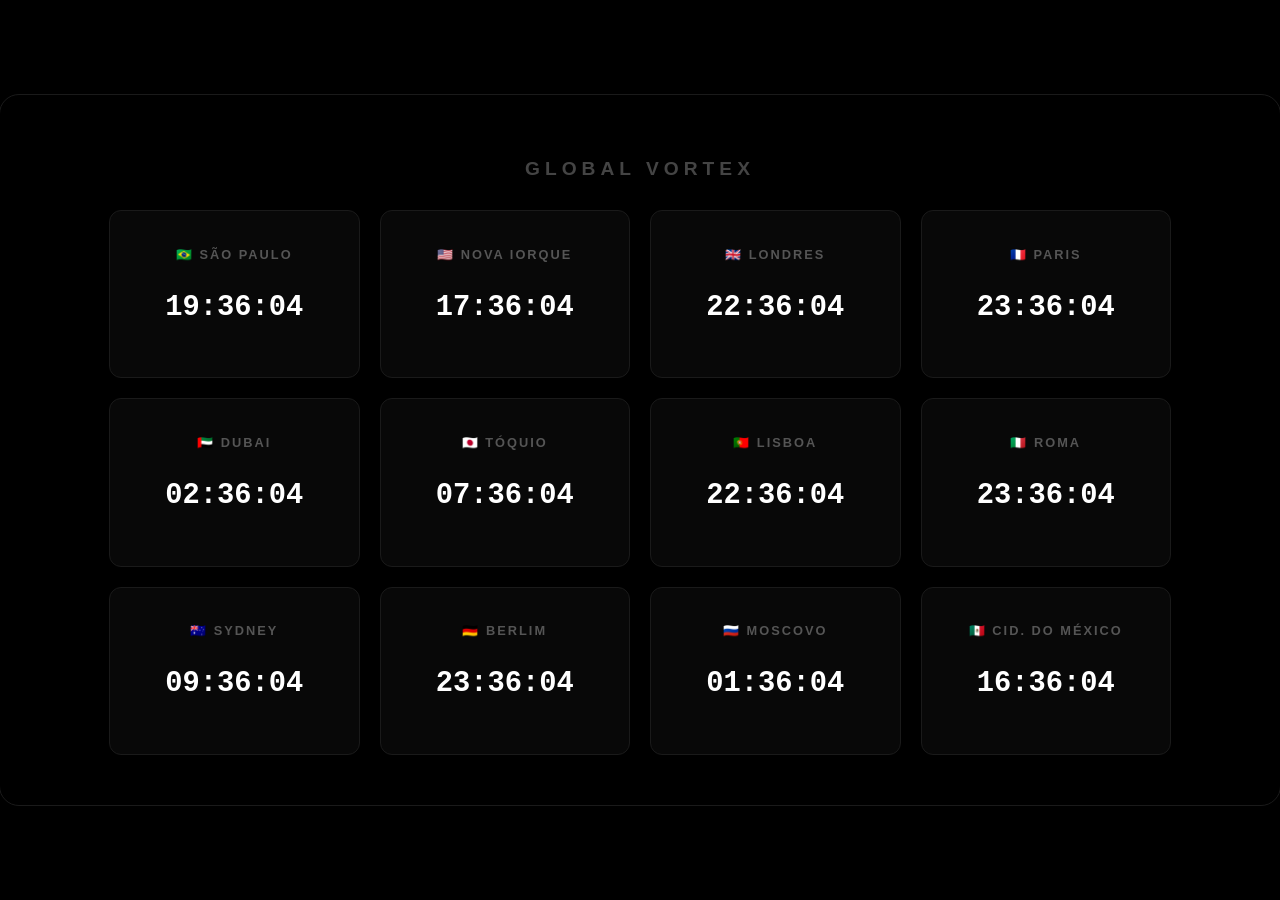
==== global.html @ 33268aec "Update global.html" ====
<!DOCTYPE html>
<html lang="pt-br">
<head>
    <meta charset="UTF-8"><title>Global Vortex | Mundo</title>
    <link rel="stylesheet" href="style-tools.css">
</head>
<body>
    <div class="tool-container">
        <h1>GLOBAL VORTEX</h1>
        <div class="world-grid" id="world-grid"></div>
    </div>
    <script>
    // Lista de cidades com Bandeira, Nome e Fuso Horário (Timezone)
    const cities = [
        { name: '🇧🇷 São Paulo', tz: 'America/Sao_Paulo' },
        { name: '🇺🇸 Nova Iorque', tz: 'America/New_York' },
        { name: '🇬🇧 Londres', tz: 'Europe/London' },
        { name: '🇫🇷 Paris', tz: 'Europe/Paris' },
        { name: '🇦🇪 Dubai', tz: 'Asia/Dubai' },
        { name: '🇯🇵 Tóquio', tz: 'Asia/Tokyo' },
        { name: '🇵🇹 Lisboa', tz: 'Europe/Lisbon' },
        { name: '🇮🇹 Roma', tz: 'Europe/Rome' },
        { name: '🇦🇺 Sydney', tz: 'Australia/Sydney' },
        { name: '🇩🇪 Berlim', tz: 'Europe/Berlin' },
        { name: '🇷🇺 Moscovo', tz: 'Europe/Moscow' },
        { name: '🇲🇽 Cid. do México', tz: 'America/Mexico_City' }
    ];

    function updateWorld() {
        const grid = document.getElementById('world-grid');
        
        // Gera os cartões de cada cidade automaticamente
        grid.innerHTML = cities.map(c => {
            const time = new Date().toLocaleTimeString('pt-BR', { 
                timeZone: c.tz,
                hour: '2-digit',
                minute: '2-digit',
                second: '2-digit'
            });
            
            return `
                <div class="city-card">
                    <h2>${c.name}</h2>
                    <p>${time}</p>
                </div>`;
        }).join('');
    }

    // Atualiza a cada 1 segundo
    setInterval(updateWorld, 1000);
    // Chama uma vez ao carregar para não esperar 1 segundo
    updateWorld();
</script>


</body>
</html>
---- style-tools.css ----
body {
    background: #000; color: #fff; font-family: sans-serif;
    display: flex; justify-content: center; align-items: center;
    height: 100vh; margin: 0; text-align: center;
}
.tool-container { border: 1px solid #1a1a1a; padding: 50px; border-radius: 20px; }
h1 { letter-spacing: 5px; color: #444; font-size: 1.2rem; margin-bottom: 30px; }
.big-timer { font-size: 5rem; font-weight: bold; margin-bottom: 20px; font-variant-numeric: tabular-nums; }
button { 
    background: transparent; border: 1px solid #00ff41; color: #00ff41; 
    padding: 10px 20px; cursor: pointer; margin: 5px; font-weight: bold;
}
button:hover { background: #00ff41; color: #000; }
.world-grid {
    display: grid;
    /* Cria colunas de no mínimo 200px que se ajustam sozinhas */
    grid-template-columns: repeat(auto-fit, minmax(220px, 1fr)); 
    gap: 20px;
    width: 90%;
    max-width: 1200px;
    margin: 0 auto;
}

.city-card {
    background: #080808;
    padding: 25px;
    border-radius: 12px;
    border: 1px solid #1a1a1a;
    transition: transform 0.3s, border-color 0.3s;
}

.city-card:hover {
    border-color: #00ff41;
    transform: translateY(-5px);
}

.city-card h2 {
    font-size: 0.8rem;
    color: #555;
    text-transform: uppercase;
    letter-spacing: 2px;
    margin-bottom: 10px;
}

.city-card p {
    font-size: 1.8rem;
    font-weight: 800;
    color: #fff;
    font-family: 'Courier New', Courier, monospace; /* Estilo digital */
}
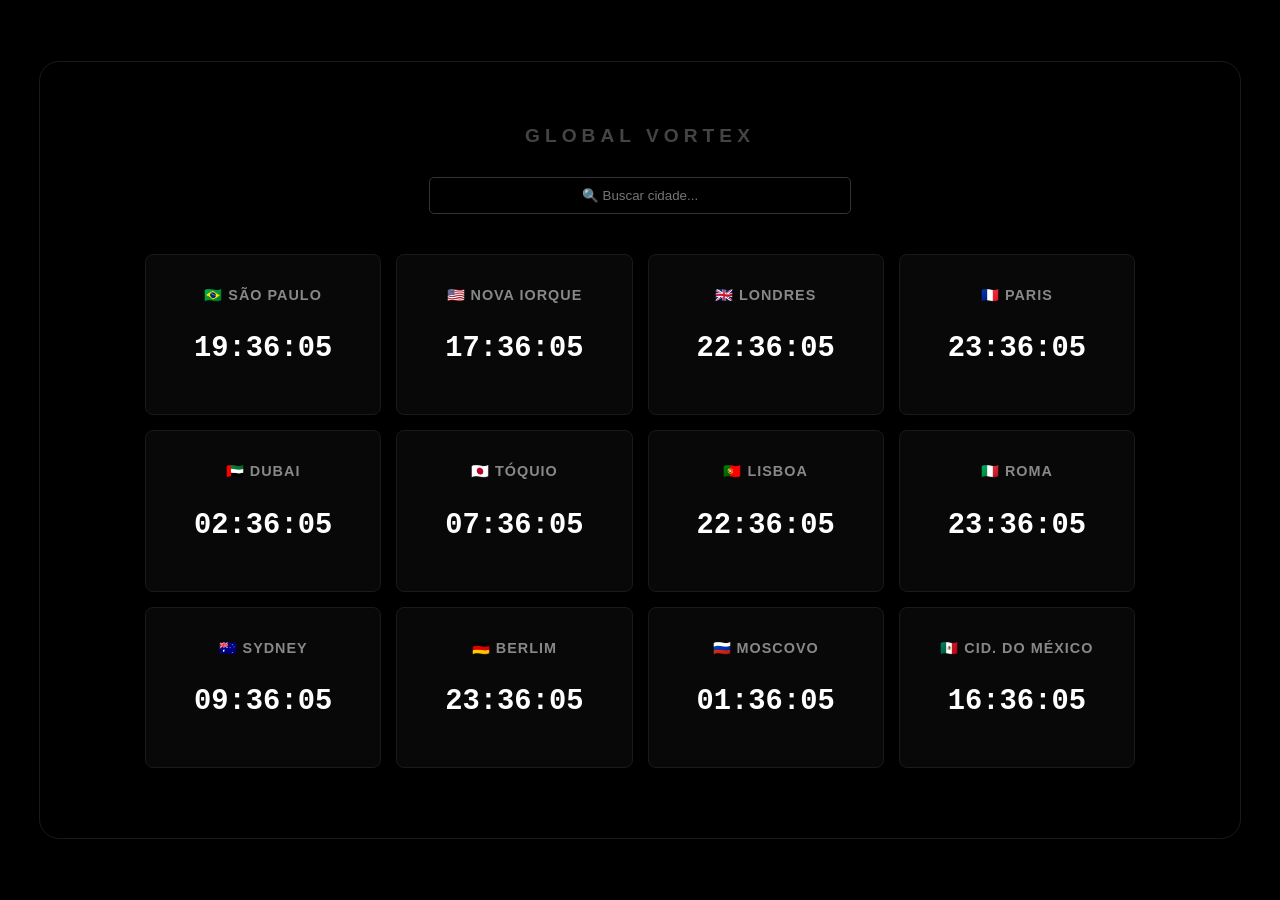
==== commit 4e7c7a86: "Update global.html" ====
--- a/global.html
+++ b/global.html
@@ -1,16 +1,71 @@
 <!DOCTYPE html>
 <html lang="pt-br">
 <head>
-    <meta charset="UTF-8"><title>Global Vortex | Mundo</title>
+    <meta charset="UTF-8">
+    <title>Global Vortex | Mundo</title>
     <link rel="stylesheet" href="style-tools.css">
+    <style>
+        /* CSS para deixar responsivo e bonito */
+        .world-grid {
+            display: grid;
+            grid-template-columns: repeat(auto-fit, minmax(200px, 1fr));
+            gap: 15px;
+            padding: 20px;
+            max-width: 1200px;
+            margin: 0 auto;
+        }
+
+        .city-card {
+            background: rgba(255, 255, 255, 0.03);
+            border: 1px solid #1a1a1a;
+            padding: 20px;
+            text-align: center;
+            border-radius: 8px;
+            transition: 0.3s;
+        }
+
+        .city-card:hover {
+            border-color: #00ff41;
+            box-shadow: 0 0 15px rgba(0, 255, 65, 0.1);
+        }
+
+        .city-card h2 {
+            font-size: 0.9rem;
+            color: #888;
+            margin-bottom: 10px;
+            letter-spacing: 1px;
+        }
+
+        .city-time {
+            font-size: 1.5rem;
+            font-family: monospace;
+            color: #00ff41;
+        }
+
+        #search-city {
+            background: #000;
+            border: 1px solid #333;
+            color: #fff;
+            padding: 10px;
+            width: 100%;
+            max-width: 400px;
+            margin: 20px auto;
+            display: block;
+            border-radius: 5px;
+            text-align: center;
+        }
+    </style>
 </head>
 <body>
     <div class="tool-container">
         <h1>GLOBAL VORTEX</h1>
+        
+        <input type="text" id="search-city" placeholder="🔍 Buscar cidade..." onkeyup="updateWorld()">
+
         <div class="world-grid" id="world-grid"></div>
     </div>
+
     <script>
-    // Lista de cidades com Bandeira, Nome e Fuso Horário (Timezone)
     const cities = [
         { name: '🇧🇷 São Paulo', tz: 'America/Sao_Paulo' },
         { name: '🇺🇸 Nova Iorque', tz: 'America/New_York' },
@@ -28,9 +83,12 @@
 
     function updateWorld() {
         const grid = document.getElementById('world-grid');
+        const searchTerm = document.getElementById('search-city').value.toLowerCase();
         
-        // Gera os cartões de cada cidade automaticamente
-        grid.innerHTML = cities.map(c => {
+        // Filtra as cidades baseadas na busca
+        const filteredCities = cities.filter(c => c.name.toLowerCase().includes(searchTerm));
+
+        grid.innerHTML = filteredCities.map(c => {
             const time = new Date().toLocaleTimeString('pt-BR', { 
                 timeZone: c.tz,
                 hour: '2-digit',
@@ -41,17 +99,13 @@
             return `
                 <div class="city-card">
                     <h2>${c.name}</h2>
-                    <p>${time}</p>
+                    <p class="city-time">${time}</p>
                 </div>`;
         }).join('');
     }
 
-    // Atualiza a cada 1 segundo
     setInterval(updateWorld, 1000);
-    // Chama uma vez ao carregar para não esperar 1 segundo
     updateWorld();
-</script>
-
-
+    </script>
 </body>
 </html>
